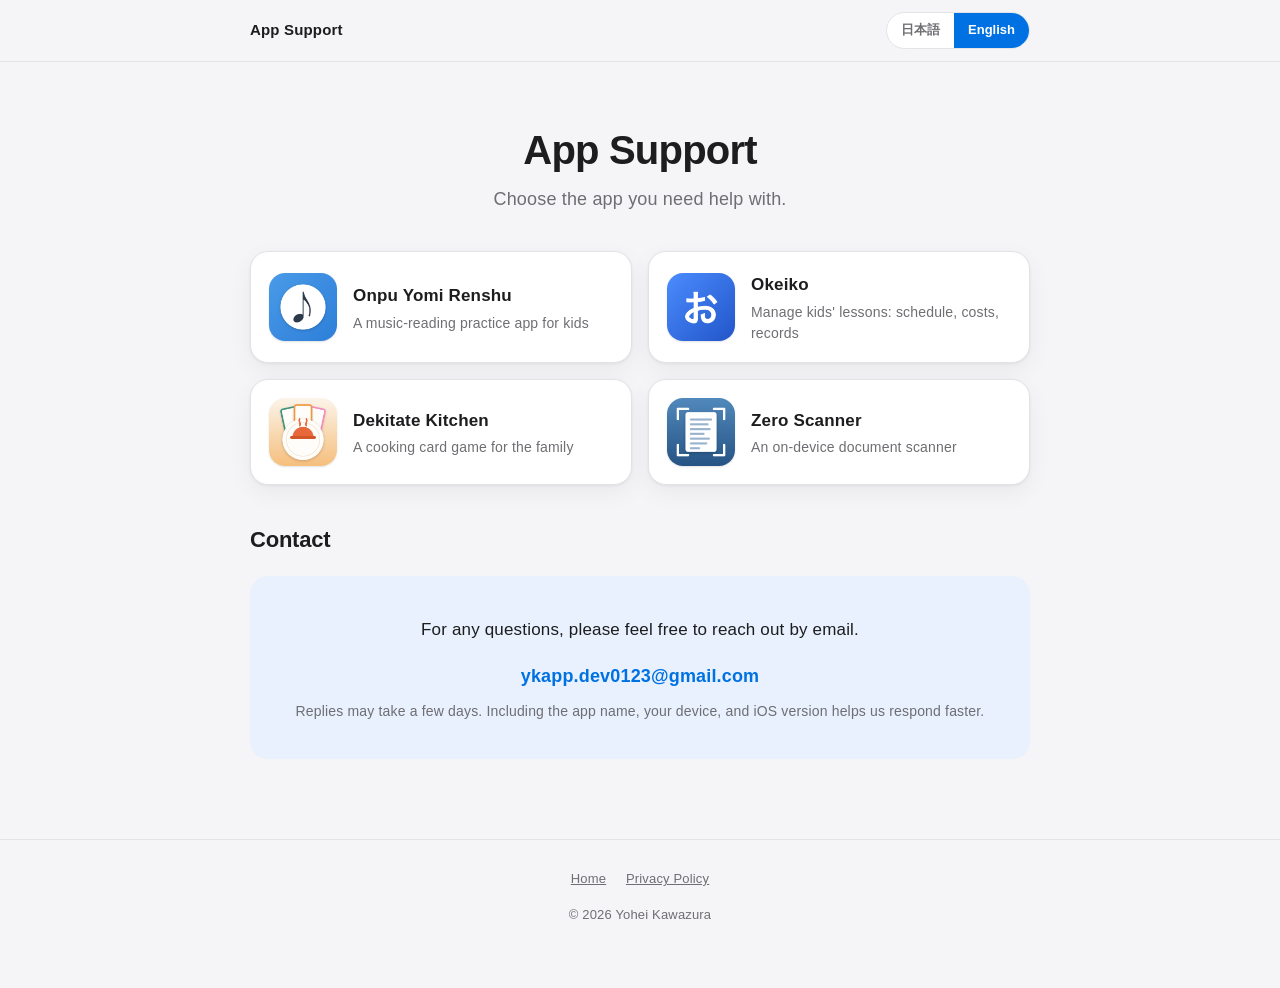
==== index.html @ bfeded4e "Add support site for 4 iOS apps (JA/EN, GitHub Pages-ready) - Landing page + per-app support pages: " ====
<!DOCTYPE html>
<html lang="ja" data-lang="ja">
<head>
  <meta charset="UTF-8" />
  <meta name="viewport" content="width=device-width, initial-scale=1" />
  <title>アプリ サポート</title>
  <meta name="description" content="おんぷ よみ れんしゅう / おけいこ / できたてキッチン / Zero Scanner のサポートページ。" />
  <link rel="stylesheet" href="assets/style.css" />
  <script src="assets/i18n.js"></script>
</head>
<body data-title-ja="アプリ サポート" data-title-en="App Support">
  <header class="site-header">
    <div class="bar">
      <a class="home-link" href="index.html">
        <span class="lang-ja">アプリ サポート</span>
        <span class="lang-en">App Support</span>
      </a>
      <div class="lang-toggle" role="group" aria-label="Language">
        <button type="button" data-lang="ja">日本語</button>
        <button type="button" data-lang="en">English</button>
      </div>
    </div>
  </header>

  <main>
    <div class="hero">
      <h1>
        <span class="lang-ja">アプリ サポート</span>
        <span class="lang-en">App Support</span>
      </h1>
      <p class="tagline">
        <span class="lang-ja">サポートが必要なアプリを選んでください。</span>
        <span class="lang-en">Choose the app you need help with.</span>
      </p>
    </div>

    <div class="app-grid">
      <a class="app-card" href="doremi.html">
        <img src="assets/icons/doremi.png" alt="おんぷ よみ れんしゅう" />
        <div>
          <p class="name">
            <span class="lang-ja">おんぷ よみ れんしゅう</span>
            <span class="lang-en">Onpu Yomi Renshu</span>
          </p>
          <p class="desc">
            <span class="lang-ja">子供向けの譜読み練習アプリ</span>
            <span class="lang-en">A music-reading practice app for kids</span>
          </p>
        </div>
      </a>

      <a class="app-card" href="okeiko.html">
        <img src="assets/icons/okeiko.png" alt="おけいこ" />
        <div>
          <p class="name">
            <span class="lang-ja">おけいこ</span>
            <span class="lang-en">Okeiko</span>
          </p>
          <p class="desc">
            <span class="lang-ja">習い事の予定・お金・記録をまとめて管理</span>
            <span class="lang-en">Manage kids' lessons: schedule, costs, records</span>
          </p>
        </div>
      </a>

      <a class="app-card" href="dekitate.html">
        <img src="assets/icons/dekitate.png" alt="できたてキッチン" />
        <div>
          <p class="name">
            <span class="lang-ja">できたてキッチン</span>
            <span class="lang-en">Dekitate Kitchen</span>
          </p>
          <p class="desc">
            <span class="lang-ja">具材を集めて料理を完成させるカードゲーム</span>
            <span class="lang-en">A cooking card game for the family</span>
          </p>
        </div>
      </a>

      <a class="app-card" href="zeroscanner.html">
        <img src="assets/icons/zeroscanner.png" alt="Zero Scanner" />
        <div>
          <p class="name">
            <span class="lang-ja">Zero Scanner</span>
            <span class="lang-en">Zero Scanner</span>
          </p>
          <p class="desc">
            <span class="lang-ja">端末内で完結するドキュメントスキャナー</span>
            <span class="lang-en">An on-device document scanner</span>
          </p>
        </div>
      </a>
    </div>

    <h2>
      <span class="lang-ja">お問い合わせ</span>
      <span class="lang-en">Contact</span>
    </h2>
    <div class="contact-box">
      <p class="lang-ja">ご質問・ご不明な点は、以下のメールアドレスまでお気軽にご連絡ください。</p>
      <p class="lang-en">For any questions, please feel free to reach out by email.</p>
      <a class="mail" href="mailto:ykapp.dev0123@gmail.com">ykapp.dev0123@gmail.com</a>
      <p class="note">
        <span class="lang-ja">返信には数日いただく場合があります。アプリ名と端末・iOSのバージョンを添えていただくとスムーズです。</span>
        <span class="lang-en">Replies may take a few days. Including the app name, your device, and iOS version helps us respond faster.</span>
      </p>
    </div>
  </main>

  <footer>
    <div class="links">
      <a href="index.html"><span class="lang-ja">ホーム</span><span class="lang-en">Home</span></a>
      <a href="privacy.html"><span class="lang-ja">プライバシーポリシー</span><span class="lang-en">Privacy Policy</span></a>
    </div>
    <p>© 2026 Yohei Kawazura</p>
  </footer>
</body>
</html>
---- assets/style.css ----
/* ===========================================================
   Shared styles for the app support site
   4 apps / JA + EN / light + dark
   =========================================================== */

:root {
  --bg: #f5f5f7;
  --bg-card: #ffffff;
  --text: #1d1d1f;
  --text-muted: #6e6e73;
  --border: #e3e3e6;
  --accent: #0071e3;
  --accent-soft: #e8f1fd;
  --shadow: 0 1px 3px rgba(0, 0, 0, .06), 0 8px 24px rgba(0, 0, 0, .05);
  --radius: 18px;
  --maxw: 820px;
}

@media (prefers-color-scheme: dark) {
  :root {
    --bg: #000000;
    --bg-card: #1c1c1e;
    --text: #f5f5f7;
    --text-muted: #98989d;
    --border: #2c2c2e;
    --accent: #2997ff;
    --accent-soft: #16314d;
    --shadow: 0 1px 3px rgba(0, 0, 0, .4), 0 8px 24px rgba(0, 0, 0, .35);
  }
}

* { box-sizing: border-box; }

html { -webkit-text-size-adjust: 100%; scroll-behavior: smooth; }

body {
  margin: 0;
  font-family: -apple-system, BlinkMacSystemFont, "Hiragino Sans",
    "Hiragino Kaku Gothic ProN", "Yu Gothic", "Noto Sans JP",
    "Helvetica Neue", Arial, sans-serif;
  background: var(--bg);
  color: var(--text);
  line-height: 1.75;
  font-size: 17px;
  letter-spacing: .01em;
  -webkit-font-smoothing: antialiased;
}

a { color: var(--accent); text-decoration: none; }
a:hover { text-decoration: underline; }

/* ---------- Language visibility ---------- */
html[data-lang="ja"] .lang-en,
html[data-lang="en"] .lang-ja { display: none !important; }

/* ---------- Header ---------- */
.site-header {
  position: sticky;
  top: 0;
  z-index: 10;
  backdrop-filter: saturate(180%) blur(20px);
  -webkit-backdrop-filter: saturate(180%) blur(20px);
  background: color-mix(in srgb, var(--bg) 80%, transparent);
  border-bottom: 1px solid var(--border);
}
.site-header .bar {
  max-width: var(--maxw);
  margin: 0 auto;
  padding: 12px 20px;
  display: flex;
  align-items: center;
  justify-content: space-between;
  gap: 12px;
}
.site-header .home-link {
  font-weight: 600;
  font-size: 15px;
  color: var(--text);
  display: inline-flex;
  align-items: center;
  gap: 6px;
}
.site-header .home-link:hover { text-decoration: none; opacity: .7; }

/* ---------- Language toggle ---------- */
.lang-toggle {
  display: inline-flex;
  border: 1px solid var(--border);
  border-radius: 999px;
  overflow: hidden;
  background: var(--bg-card);
}
.lang-toggle button {
  appearance: none;
  border: 0;
  background: transparent;
  color: var(--text-muted);
  font: inherit;
  font-size: 13px;
  font-weight: 600;
  padding: 6px 14px;
  cursor: pointer;
  transition: background .15s, color .15s;
}
.lang-toggle button[aria-pressed="true"] {
  background: var(--accent);
  color: #fff;
}

/* ---------- Layout ---------- */
main {
  max-width: var(--maxw);
  margin: 0 auto;
  padding: 40px 20px 80px;
}

.hero {
  text-align: center;
  padding: 24px 0 8px;
}
.hero h1 {
  font-size: clamp(28px, 6vw, 40px);
  line-height: 1.2;
  margin: 0 0 10px;
  letter-spacing: -.02em;
}
.hero .tagline {
  color: var(--text-muted);
  font-size: 18px;
  margin: 0;
}

h2 {
  font-size: 22px;
  margin: 48px 0 14px;
  letter-spacing: -.01em;
}
h2:first-of-type { margin-top: 36px; }

section p { margin: 0 0 14px; }

ul.feat { padding-left: 0; list-style: none; margin: 0 0 14px; }
ul.feat li {
  position: relative;
  padding-left: 28px;
  margin-bottom: 10px;
}
ul.feat li::before {
  content: "";
  position: absolute;
  left: 4px;
  top: .62em;
  width: 7px;
  height: 7px;
  border-radius: 50%;
  background: var(--accent);
}

/* ---------- App grid (index) ---------- */
.app-grid {
  display: grid;
  grid-template-columns: 1fr;
  gap: 16px;
  margin-top: 28px;
}
@media (min-width: 560px) {
  .app-grid { grid-template-columns: 1fr 1fr; }
}
.app-card {
  display: flex;
  align-items: center;
  gap: 16px;
  background: var(--bg-card);
  border: 1px solid var(--border);
  border-radius: var(--radius);
  padding: 18px;
  box-shadow: var(--shadow);
  transition: transform .18s ease, box-shadow .18s ease;
  color: var(--text);
}
.app-card:hover {
  text-decoration: none;
  transform: translateY(-3px);
  box-shadow: 0 4px 8px rgba(0,0,0,.08), 0 14px 36px rgba(0,0,0,.10);
}
.app-card img {
  width: 68px;
  height: 68px;
  border-radius: 16px;
  flex: 0 0 auto;
  box-shadow: 0 1px 2px rgba(0,0,0,.12);
}
.app-card .name { font-weight: 600; font-size: 17px; margin: 0 0 2px; }
.app-card .desc { color: var(--text-muted); font-size: 14px; margin: 0; line-height: 1.5; }

/* ---------- App page header ---------- */
.app-head {
  display: flex;
  align-items: center;
  gap: 18px;
  margin-bottom: 8px;
}
.app-head img {
  width: 84px;
  height: 84px;
  border-radius: 19px;
  box-shadow: 0 1px 3px rgba(0,0,0,.15);
  flex: 0 0 auto;
}
.app-head h1 { font-size: clamp(24px, 5vw, 32px); margin: 0 0 4px; letter-spacing: -.02em; }
.app-head .sub { color: var(--text-muted); margin: 0; font-size: 16px; }

/* ---------- Cards / boxes ---------- */
.card {
  background: var(--bg-card);
  border: 1px solid var(--border);
  border-radius: var(--radius);
  padding: 4px 22px;
  box-shadow: var(--shadow);
  margin-top: 14px;
}

/* ---------- FAQ ---------- */
.faq details {
  border-bottom: 1px solid var(--border);
  padding: 4px 0;
}
.faq details:last-child { border-bottom: 0; }
.faq summary {
  cursor: pointer;
  font-weight: 600;
  padding: 14px 28px 14px 0;
  position: relative;
  list-style: none;
}
.faq summary::-webkit-details-marker { display: none; }
.faq summary::after {
  content: "+";
  position: absolute;
  right: 4px;
  top: 12px;
  font-weight: 400;
  font-size: 20px;
  color: var(--text-muted);
  transition: transform .2s;
}
.faq details[open] summary::after { content: "\2212"; }
.faq .answer { padding: 0 0 16px; color: var(--text); }
.faq .answer p { margin: 0 0 10px; }
.faq .answer p:last-child { margin-bottom: 0; }

/* ---------- Meta table ---------- */
.meta {
  width: 100%;
  border-collapse: collapse;
  margin-top: 6px;
}
.meta th, .meta td {
  text-align: left;
  padding: 12px 4px;
  border-bottom: 1px solid var(--border);
  vertical-align: top;
  font-size: 15px;
}
.meta tr:last-child th, .meta tr:last-child td { border-bottom: 0; }
.meta th { width: 38%; color: var(--text-muted); font-weight: 600; }

/* ---------- Contact ---------- */
.contact-box {
  background: var(--accent-soft);
  border-radius: var(--radius);
  padding: 22px 24px;
  margin-top: 16px;
  text-align: center;
}
.contact-box .mail {
  font-size: 18px;
  font-weight: 600;
  word-break: break-all;
}
.contact-box .note { color: var(--text-muted); font-size: 14px; margin-top: 6px; }

/* ---------- Badges ---------- */
.badges { display: flex; flex-wrap: wrap; gap: 8px; margin: 10px 0 0; }
.badge {
  font-size: 12.5px;
  font-weight: 600;
  padding: 5px 12px;
  border-radius: 999px;
  background: var(--accent-soft);
  color: var(--accent);
}

/* ---------- Footer ---------- */
footer {
  border-top: 1px solid var(--border);
  padding: 28px 20px 48px;
  text-align: center;
  color: var(--text-muted);
  font-size: 13px;
}
footer a { color: var(--text-muted); text-decoration: underline; }
footer .links { margin-bottom: 10px; }
footer .links a { margin: 0 8px; }

/* ---------- Back link ---------- */
.back {
  display: inline-block;
  margin-bottom: 22px;
  font-size: 14px;
  color: var(--text-muted);
}
.back:hover { color: var(--accent); }
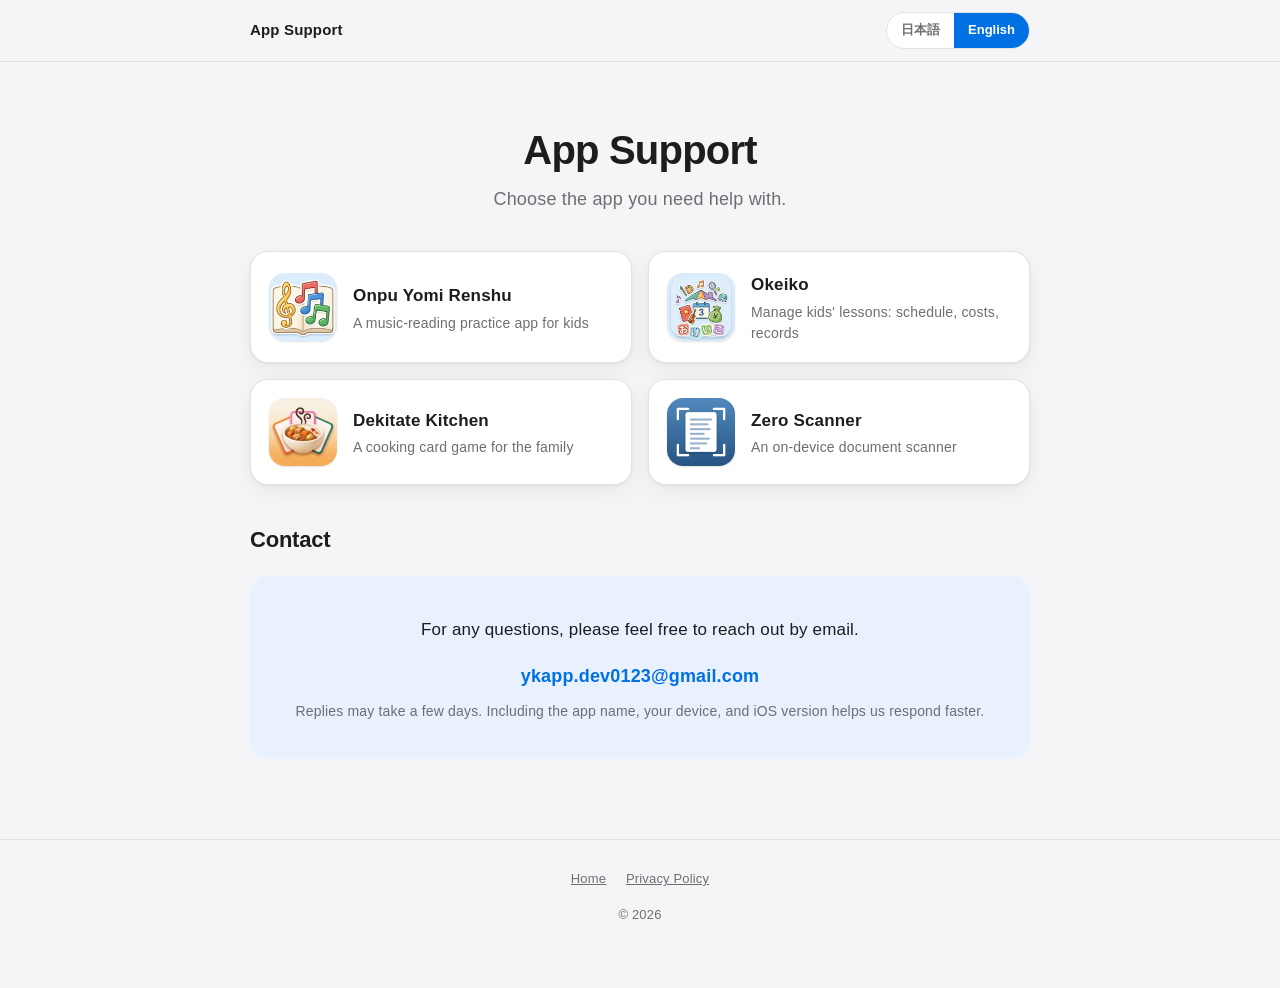
==== commit c25722df: "Update app icons, add Okeiko pricing, and refine site content" ====
--- a/index.html
+++ b/index.html
@@ -112,7 +112,7 @@
       <a href="index.html"><span class="lang-ja">ホーム</span><span class="lang-en">Home</span></a>
       <a href="privacy.html"><span class="lang-ja">プライバシーポリシー</span><span class="lang-en">Privacy Policy</span></a>
     </div>
-    <p>© 2026 Yohei Kawazura</p>
+    <p>© 2026</p>
   </footer>
 </body>
 </html>
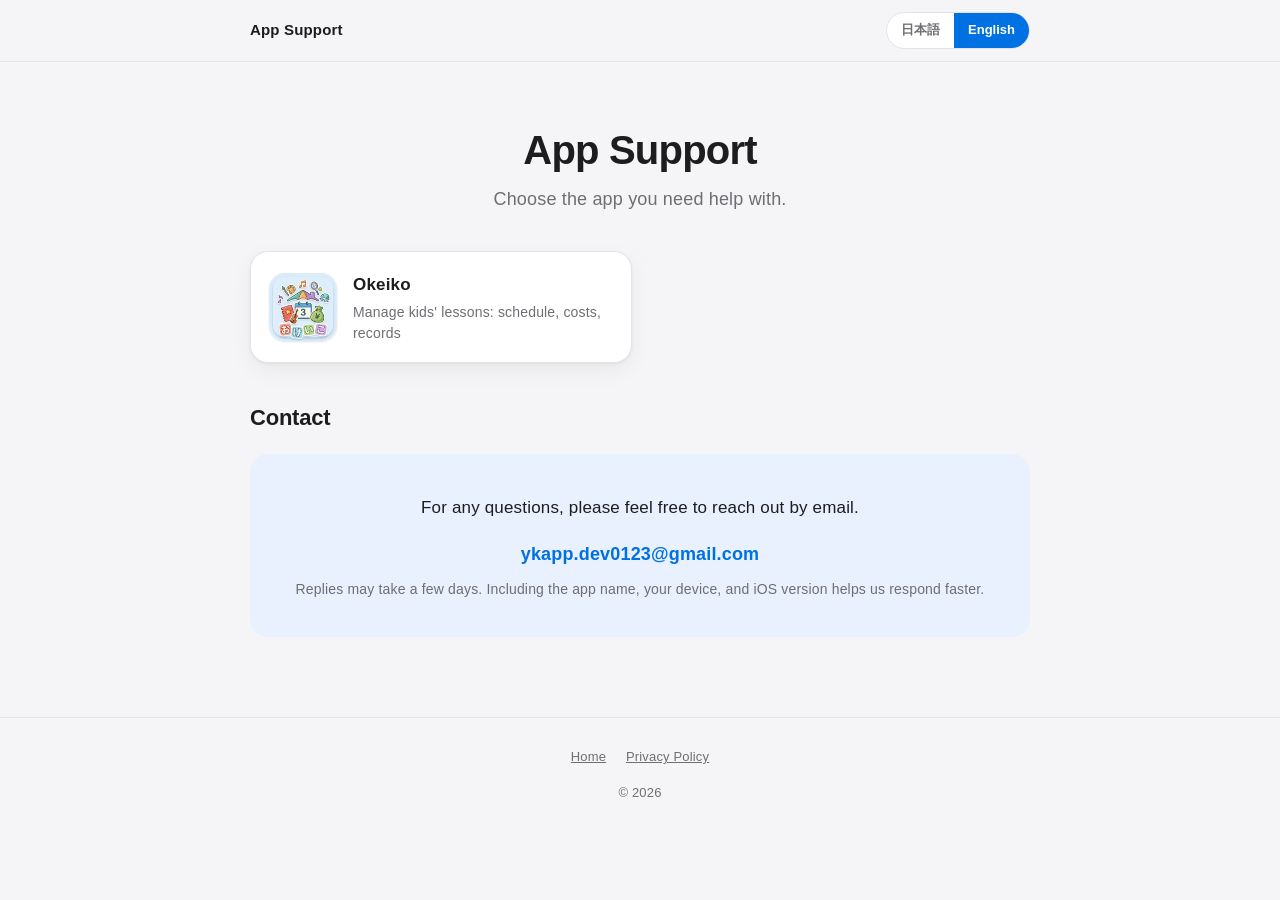
==== commit 41cb5456: "Show only Okeiko on support site; hide other apps pending release" ====
--- a/index.html
+++ b/index.html
@@ -4,7 +4,7 @@
   <meta charset="UTF-8" />
   <meta name="viewport" content="width=device-width, initial-scale=1" />
   <title>アプリ サポート</title>
-  <meta name="description" content="おんぷ よみ れんしゅう / おけいこ / できたてキッチン / Zero Scanner のサポートページ。" />
+  <meta name="description" content="おけいこのサポートページ。" />
   <link rel="stylesheet" href="assets/style.css" />
   <script src="assets/i18n.js"></script>
 </head>
@@ -35,6 +35,7 @@
     </div>
 
     <div class="app-grid">
+      <!-- 一時的に非表示（審査前）。公開時にこのコメントを解除してください
       <a class="app-card" href="doremi.html">
         <img src="assets/icons/doremi.png" alt="おんぷ よみ れんしゅう" />
         <div>
@@ -48,6 +49,7 @@
           </p>
         </div>
       </a>
+      -->
 
       <a class="app-card" href="okeiko.html">
         <img src="assets/icons/okeiko.png" alt="おけいこ" />
@@ -63,6 +65,7 @@
         </div>
       </a>
 
+      <!-- 一時的に非表示（審査前）。公開時にこのコメントを解除してください
       <a class="app-card" href="dekitate.html">
         <img src="assets/icons/dekitate.png" alt="できたてキッチン" />
         <div>
@@ -90,6 +93,7 @@
           </p>
         </div>
       </a>
+      -->
     </div>
 
     <h2>
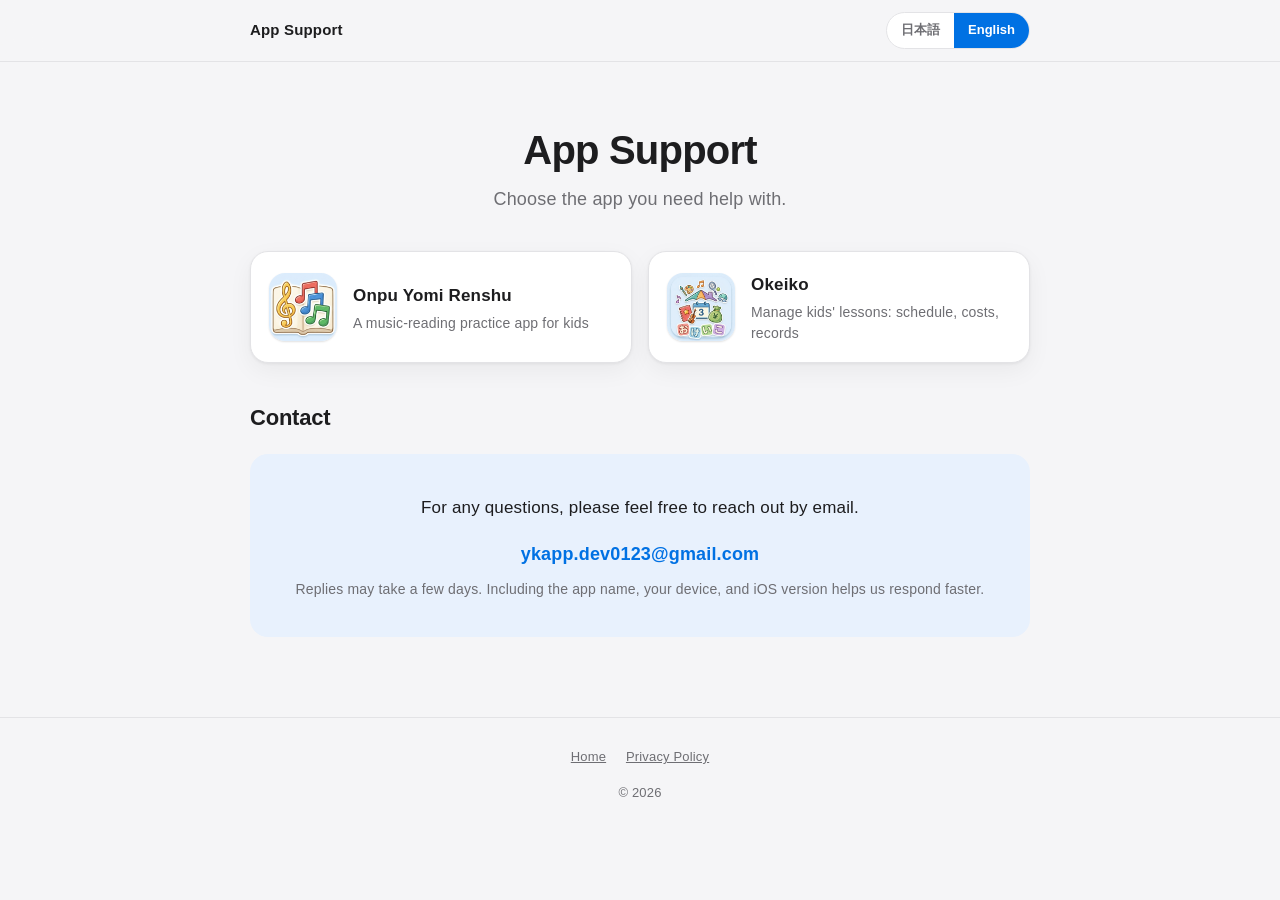
==== commit 3c43e20a: "Reveal Onpu Yomi Renshu on support site and privacy policy" ====
--- a/index.html
+++ b/index.html
@@ -4,7 +4,7 @@
   <meta charset="UTF-8" />
   <meta name="viewport" content="width=device-width, initial-scale=1" />
   <title>アプリ サポート</title>
-  <meta name="description" content="おけいこのサポートページ。" />
+  <meta name="description" content="おんぷ よみ れんしゅう / おけいこ のサポートページ。" />
   <link rel="stylesheet" href="assets/style.css" />
   <script src="assets/i18n.js"></script>
 </head>
@@ -35,7 +35,6 @@
     </div>
 
     <div class="app-grid">
-      <!-- 一時的に非表示（審査前）。公開時にこのコメントを解除してください
       <a class="app-card" href="doremi.html">
         <img src="assets/icons/doremi.png" alt="おんぷ よみ れんしゅう" />
         <div>
@@ -49,7 +48,6 @@
           </p>
         </div>
       </a>
-      -->
 
       <a class="app-card" href="okeiko.html">
         <img src="assets/icons/okeiko.png" alt="おけいこ" />
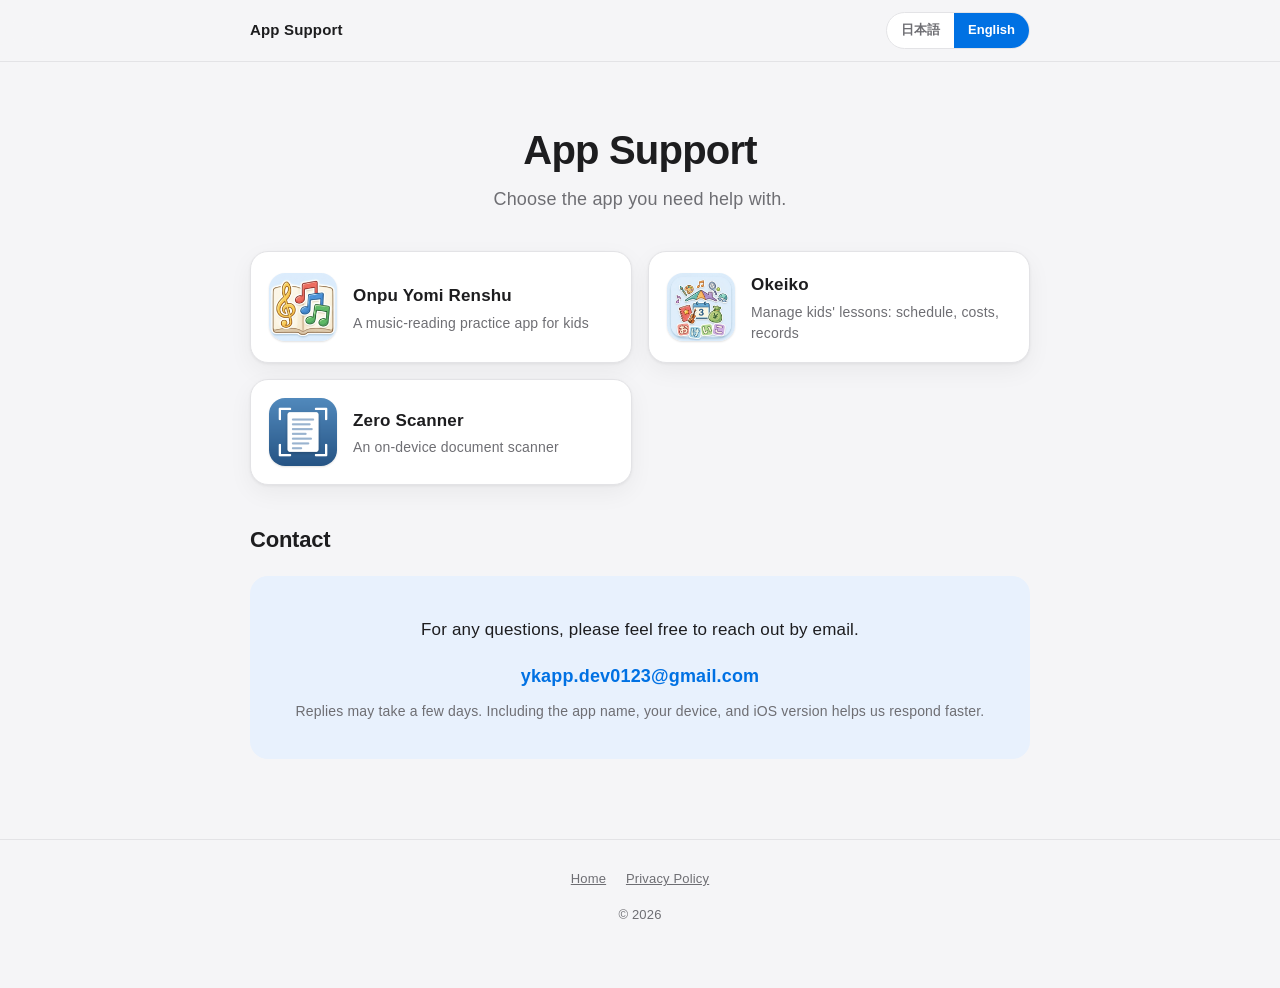
==== commit 4e65f952: "Publish Zero Scanner on support site" ====
--- a/index.html
+++ b/index.html
@@ -4,7 +4,7 @@
   <meta charset="UTF-8" />
   <meta name="viewport" content="width=device-width, initial-scale=1" />
   <title>アプリ サポート</title>
-  <meta name="description" content="おんぷ よみ れんしゅう / おけいこ のサポートページ。" />
+  <meta name="description" content="おんぷ よみ れんしゅう / おけいこ / Zero Scanner のサポートページ。" />
   <link rel="stylesheet" href="assets/style.css" />
   <script src="assets/i18n.js"></script>
 </head>
@@ -77,6 +77,7 @@
           </p>
         </div>
       </a>
+      -->
 
       <a class="app-card" href="zeroscanner.html">
         <img src="assets/icons/zeroscanner.png" alt="Zero Scanner" />
@@ -91,7 +92,6 @@
           </p>
         </div>
       </a>
-      -->
     </div>
 
     <h2>
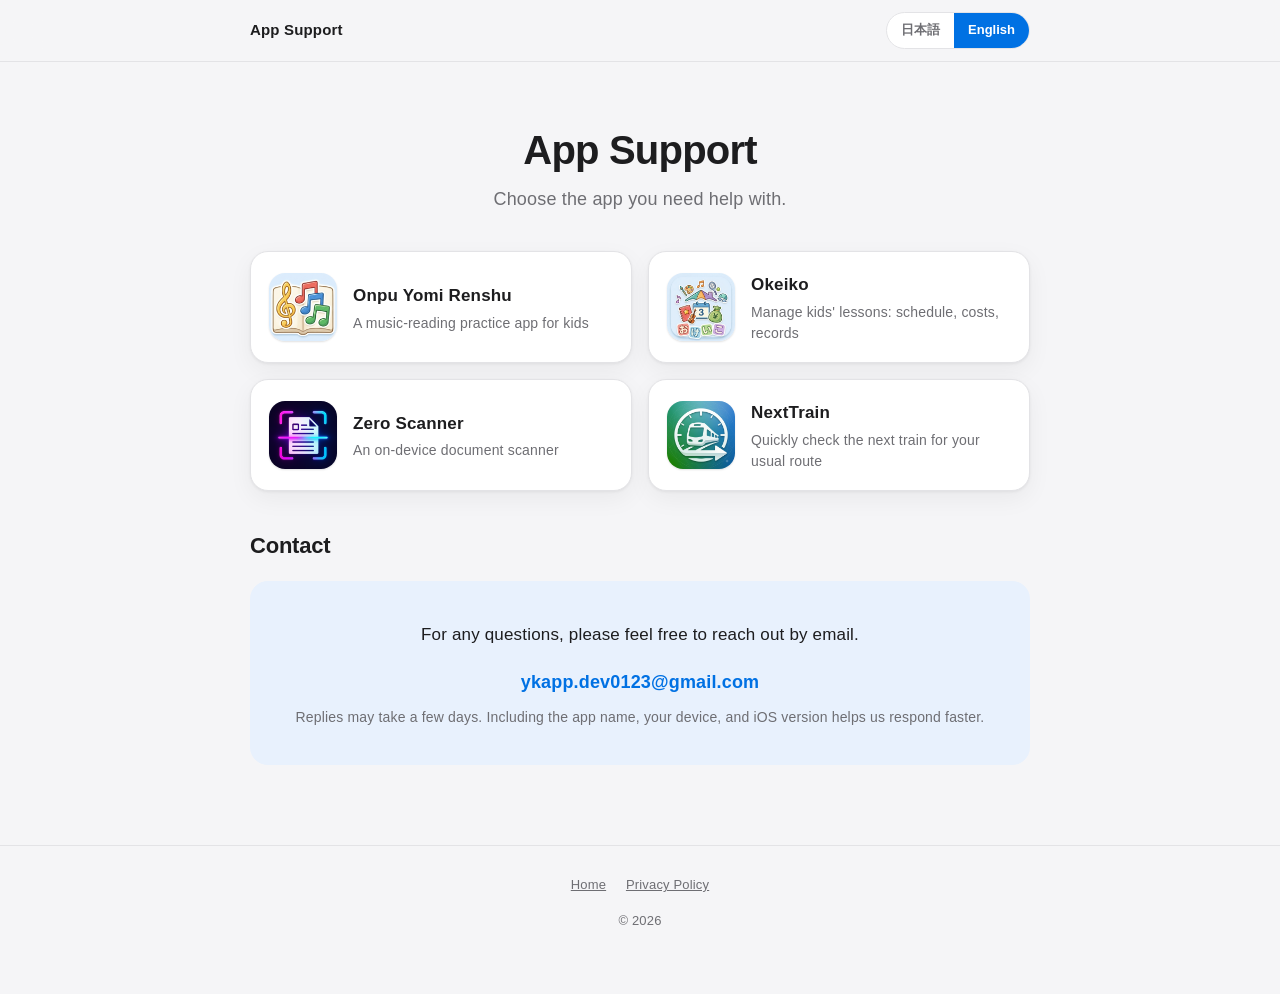
==== commit c5b9456c: "Add NextTrain support page" ====
--- a/index.html
+++ b/index.html
@@ -4,7 +4,7 @@
   <meta charset="UTF-8" />
   <meta name="viewport" content="width=device-width, initial-scale=1" />
   <title>アプリ サポート</title>
-  <meta name="description" content="おんぷ よみ れんしゅう / おけいこ / Zero Scanner のサポートページ。" />
+  <meta name="description" content="おんぷ よみ れんしゅう / おけいこ / Zero Scanner / NextTrain のサポートページ。" />
   <link rel="stylesheet" href="assets/style.css" />
   <script src="assets/i18n.js"></script>
 </head>
@@ -92,6 +92,20 @@
           </p>
         </div>
       </a>
+
+      <a class="app-card" href="nexttrain.html">
+        <img src="assets/icons/nexttrain.png" alt="次の電車" />
+        <div>
+          <p class="name">
+            <span class="lang-ja">次の電車</span>
+            <span class="lang-en">NextTrain</span>
+          </p>
+          <p class="desc">
+            <span class="lang-ja">いつもの経路の次の電車をすぐ確認</span>
+            <span class="lang-en">Quickly check the next train for your usual route</span>
+          </p>
+        </div>
+      </a>
     </div>
 
     <h2>
--- a/assets/style.css
+++ b/assets/style.css
@@ -1,6 +1,6 @@
 /* ===========================================================
    Shared styles for the app support site
-   4 apps / JA + EN / light + dark
+   4 apps / multilingual / light + dark
    =========================================================== */
 
 :root {
@@ -50,8 +50,15 @@
 a:hover { text-decoration: underline; }
 
 /* ---------- Language visibility ---------- */
-html[data-lang="ja"] .lang-en,
-html[data-lang="en"] .lang-ja { display: none !important; }
+.lang-ja,
+.lang-en,
+.lang-ko,
+.lang-zh-Hans { display: none !important; }
+
+html[data-lang="ja"] .lang-ja,
+html[data-lang="en"] .lang-en,
+html[data-lang="ko"] .lang-ko,
+html[data-lang="zh-Hans"] .lang-zh-Hans { display: revert !important; }
 
 /* ---------- Header ---------- */
 .site-header {
@@ -70,6 +77,7 @@
   display: flex;
   align-items: center;
   justify-content: space-between;
+  flex-wrap: wrap;
   gap: 12px;
 }
 .site-header .home-link {
@@ -85,6 +93,7 @@
 /* ---------- Language toggle ---------- */
 .lang-toggle {
   display: inline-flex;
+  flex-wrap: wrap;
   border: 1px solid var(--border);
   border-radius: 999px;
   overflow: hidden;
@@ -105,6 +114,16 @@
 .lang-toggle button[aria-pressed="true"] {
   background: var(--accent);
   color: #fff;
+}
+@media (max-width: 560px) {
+  .lang-toggle {
+    border-radius: 14px;
+    max-width: 100%;
+  }
+  .lang-toggle button {
+    font-size: 12px;
+    padding: 6px 10px;
+  }
 }
 
 /* ---------- Layout ---------- */
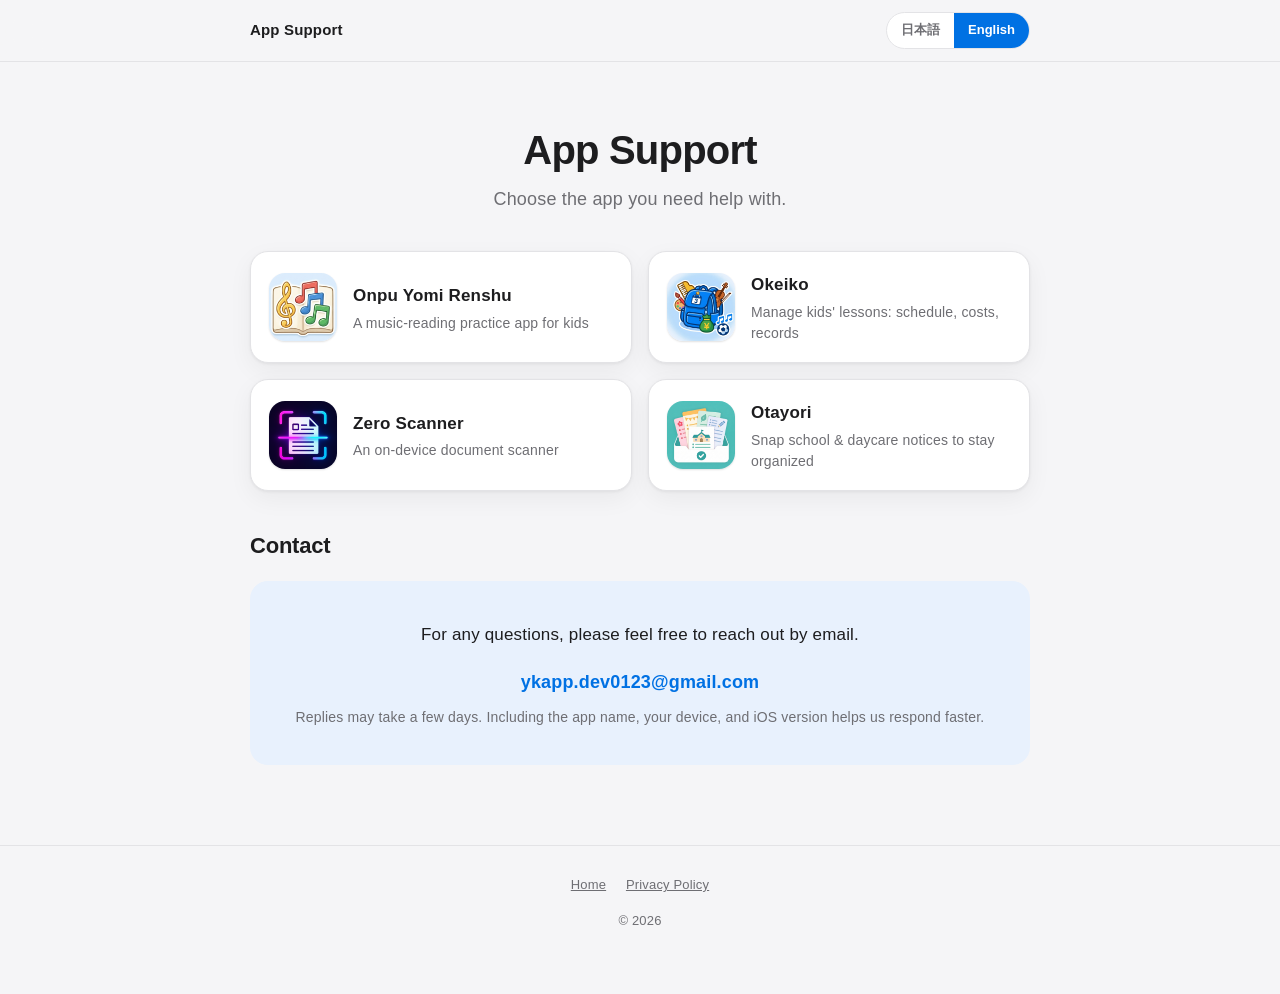
==== commit 4640af27: "おたより管理: サポートサイト・プライバシーポリシーに追加" ====
--- a/index.html
+++ b/index.html
@@ -4,7 +4,7 @@
   <meta charset="UTF-8" />
   <meta name="viewport" content="width=device-width, initial-scale=1" />
   <title>アプリ サポート</title>
-  <meta name="description" content="おんぷ よみ れんしゅう / おけいこ / Zero Scanner / NextTrain のサポートページ。" />
+  <meta name="description" content="おんぷ よみ れんしゅう / おけいこ / Zero Scanner / おたより管理 のサポートページ。" />
   <link rel="stylesheet" href="assets/style.css" />
   <script src="assets/i18n.js"></script>
 </head>
@@ -93,16 +93,16 @@
         </div>
       </a>
 
-      <a class="app-card" href="nexttrain.html">
-        <img src="assets/icons/nexttrain.png" alt="次の電車" />
+      <a class="app-card" href="otayori.html">
+        <img src="assets/icons/otayori.png" alt="おたより管理" />
         <div>
           <p class="name">
-            <span class="lang-ja">次の電車</span>
-            <span class="lang-en">NextTrain</span>
+            <span class="lang-ja">おたより管理</span>
+            <span class="lang-en">Otayori</span>
           </p>
           <p class="desc">
-            <span class="lang-ja">いつもの経路の次の電車をすぐ確認</span>
-            <span class="lang-en">Quickly check the next train for your usual route</span>
+            <span class="lang-ja">学校・保育園のおたよりを撮るだけで整理</span>
+            <span class="lang-en">Snap school &amp; daycare notices to stay organized</span>
           </p>
         </div>
       </a>
